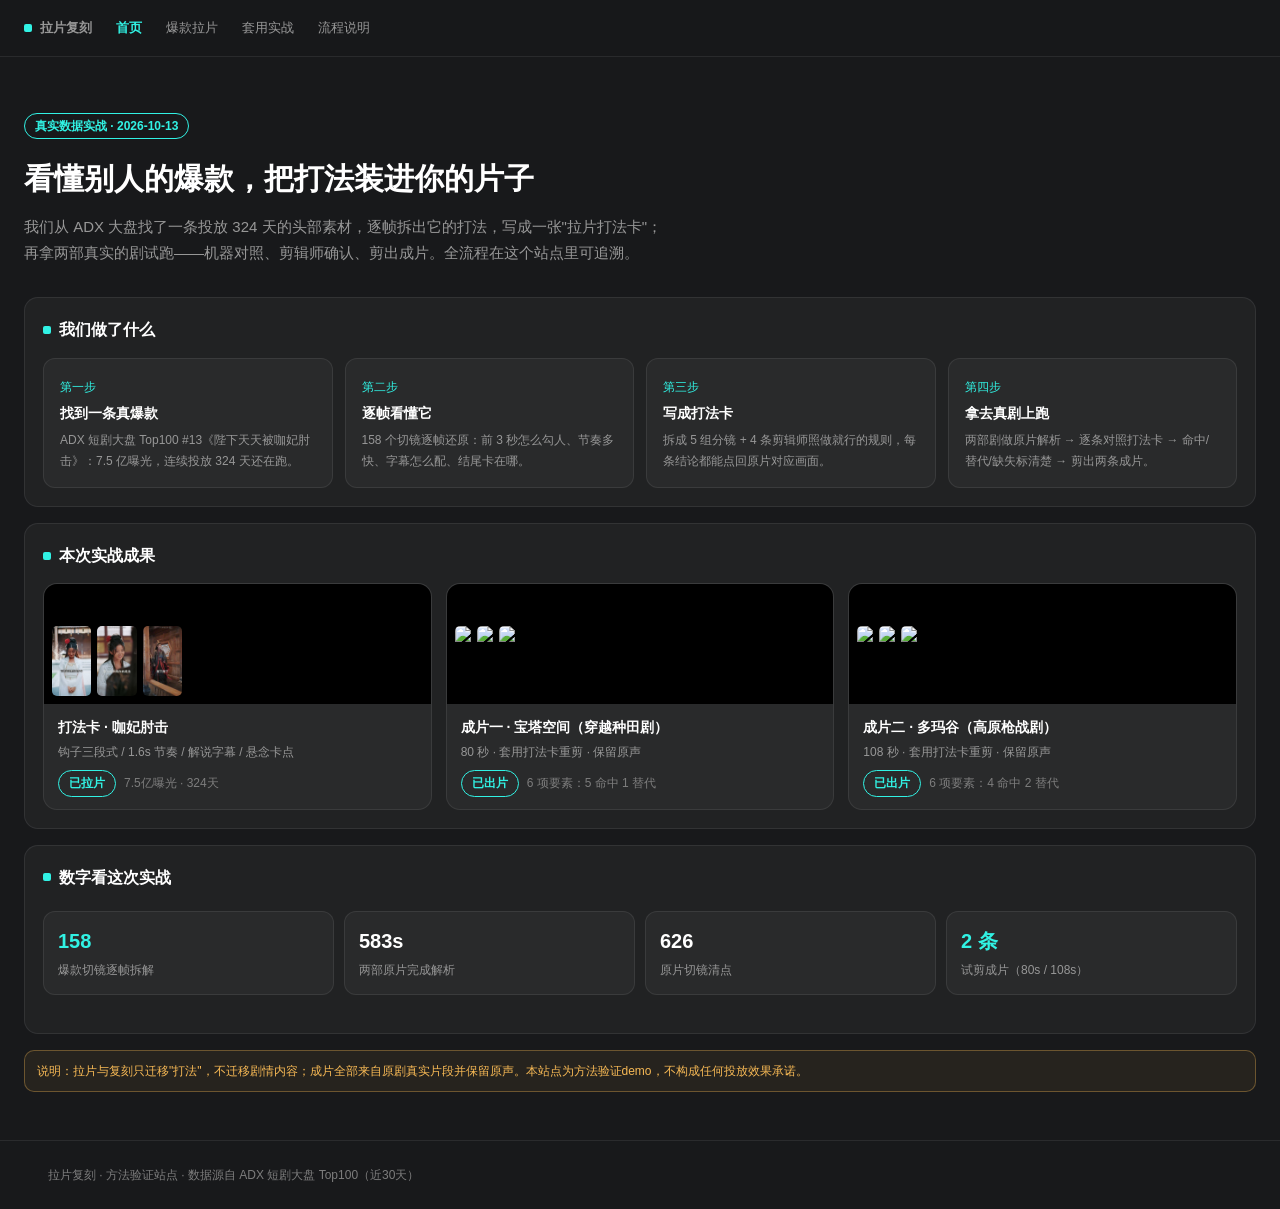
==== index.html @ c1e79a1b "拉片复刻方法验证站点：A13拉片 + 两剧对照 + skill管线成片" ====
<!DOCTYPE html>
<html lang="zh-CN">
<head>
<meta charset="utf-8">
<meta name="viewport" content="width=device-width,initial-scale=1">
<title>拉片复刻 · 看懂爆款，装进你的片子</title>
<link rel="stylesheet" href="assets/site.css">
<style>
  .flow{display:grid;grid-template-columns:repeat(4,1fr);gap:12px}
  .flow .f{background:var(--panel);border:1px solid var(--line);border-radius:12px;padding:16px}
  .flow .f .n{color:var(--acc);font-size:12px;font-family:ui-monospace,monospace}
  .flow .f b{display:block;margin:4px 0}
  .flow .f p{font-size:12px;color:var(--sub)}
  .case2{display:grid;grid-template-columns:repeat(3,1fr);gap:14px}
  .num{font-size:26px;font-weight:700;color:var(--acc)}
  @media(max-width:900px){.flow{grid-template-columns:1fr 1fr}.case2{grid-template-columns:1fr}}
</style>
</head>
<body>
<nav class="topnav"><div class="wrap">
  <a class="brand" href="index.html"><span class="dot"></span>拉片复刻</a>
  <a href="index.html" class="on">首页</a>
  <a href="case/a13.html">爆款拉片</a>
  <a href="remix.html">套用实战</a>
  <a href="pipeline.html">流程说明</a>
</div></nav>

<div class="wrap">
  <div class="hero">
    <span class="badge">真实数据实战 · 2026-10-13</span>
    <h1>看懂别人的爆款，把打法装进你的片子</h1>
    <p>我们从 ADX 大盘找了一条投放 324 天的头部素材，逐帧拆出它的打法，写成一张"拉片打法卡"；<br>再拿两部真实的剧试跑——机器对照、剪辑师确认、剪出成片。全流程在这个站点里可追溯。</p>
  </div>

  <div class="panel">
    <h2>我们做了什么</h2>
    <div class="flow">
      <div class="f"><span class="n">第一步</span><b>找到一条真爆款</b><p>ADX 短剧大盘 Top100 #13《陛下天天被咖妃肘击》：7.5 亿曝光，连续投放 324 天还在跑。</p></div>
      <div class="f"><span class="n">第二步</span><b>逐帧看懂它</b><p>158 个切镜逐帧还原：前 3 秒怎么勾人、节奏多快、字幕怎么配、结尾卡在哪。</p></div>
      <div class="f"><span class="n">第三步</span><b>写成打法卡</b><p>拆成 5 组分镜 + 4 条剪辑师照做就行的规则，每条结论都能点回原片对应画面。</p></div>
      <div class="f"><span class="n">第四步</span><b>拿去真剧上跑</b><p>两部剧做原片解析 → 逐条对照打法卡 → 命中/替代/缺失标清楚 → 剪出两条成片。</p></div>
    </div>
  </div>

  <div class="panel">
    <h2>本次实战成果</h2>
    <div class="case2">
      <a class="case" href="case/a13.html">
        <div class="cov"><img src="keyframes/k2.jpg"><img src="keyframes/k68.jpg"><img src="keyframes/k220.jpg"></div>
        <div class="bd">
          <div class="t">打法卡 · 咖妃肘击</div>
          <div class="m">钩子三段式 / 1.6s 节奏 / 解说字幕 / 悬念卡点</div>
          <div class="meta"><span class="badge">已拉片</span><span>7.5亿曝光 · 324天</span></div>
        </div>
      </a>
      <a class="case" href="remix.html#b1">
        <div class="cov"><img src="keyframes/b1/t01.jpg"><img src="keyframes/b1/t34.jpg"><img src="keyframes/b1/t75.jpg"></div>
        <div class="bd">
          <div class="t">成片一 · 宝塔空间（穿越种田剧）</div>
          <div class="m">80 秒 · 套用打法卡重剪 · 保留原声</div>
          <div class="meta"><span class="badge">已出片</span><span>6 项要素：5 命中 1 替代</span></div>
        </div>
      </a>
      <a class="case" href="remix.html#b2">
        <div class="cov"><img src="keyframes/b2/t02.jpg"><img src="keyframes/b2/t45.jpg"><img src="keyframes/b2/t95.jpg"></div>
        <div class="bd">
          <div class="t">成片二 · 多玛谷（高原枪战剧）</div>
          <div class="m">108 秒 · 套用打法卡重剪 · 保留原声</div>
          <div class="meta"><span class="badge">已出片</span><span>6 项要素：4 命中 2 替代</span></div>
        </div>
      </a>
    </div>
  </div>

  <div class="panel">
    <h2>数字看这次实战</h2>
    <div class="cards" style="grid-template-columns:repeat(4,1fr)">
      <div class="card hot"><b>158</b><span>爆款切镜逐帧拆解</span></div>
      <div class="card"><b>583s</b><span>两部原片完成解析</span></div>
      <div class="card"><b>626</b><span>原片切镜清点</span></div>
      <div class="card hot"><b>2 条</b><span>试剪成片（80s / 108s）</span></div>
    </div>
  </div>

  <div class="warnbox">说明：拉片与复刻只迁移"打法"，不迁移剧情内容；成片全部来自原剧真实片段并保留原声。本站点为方法验证demo，不构成任何投放效果承诺。</div>
</div>

<footer><div class="wrap">拉片复刻 · 方法验证站点 · 数据源自 ADX 短剧大盘 Top100（近30天）</div></footer>
</body>
</html>
---- assets/site.css ----
:root{--bg:#18191b;--panel:#ffffff0a;--line:#ffffff14;--txt:#fff;--sub:#979797;--mut:#7d7d7d;--acc:#31f2e4;--warn:#f7b955;--bad:#ff5b5b}
*{margin:0;padding:0;box-sizing:border-box}
body{background:var(--bg);color:var(--txt);font-family:"PingFang SC","Microsoft YaHei",sans-serif;font-size:14px;line-height:1.7}
a{color:var(--acc);text-decoration:none}
.wrap{max-width:1280px;margin:0 auto;padding:0 24px}
.topnav{position:sticky;top:0;z-index:50;background:#18191bee;backdrop-filter:blur(8px);border-bottom:1px solid var(--line)}
.topnav .wrap{display:flex;align-items:center;gap:24px;height:56px}
.brand{font-weight:600;font-size:15px;color:var(--txt);display:flex;align-items:center;gap:8px}
.brand .dot{width:8px;height:8px;background:var(--acc);border-radius:2px}
.topnav a{color:var(--sub);font-size:13px}
.topnav a.on{color:var(--acc);font-weight:600}
.topnav .sp{flex:1}
footer{border-top:1px solid var(--line);margin-top:48px;padding:24px;color:var(--mut);font-size:12px}
.badge{display:inline-block;font-size:12px;color:var(--acc);border:1px solid var(--acc);border-radius:99px;padding:2px 10px;font-weight:600}
.badge.gray{color:var(--sub);border-color:var(--sub)}
.cards{display:grid;grid-template-columns:repeat(6,1fr);gap:10px;margin:20px 0}
.card{background:var(--panel);border:1px solid var(--line);border-radius:12px;padding:12px 14px}
.card b{display:block;font-size:20px;font-weight:600}
.card span{font-size:12px;color:var(--sub)}
.card.hot b{color:var(--acc)}
.panel{background:var(--panel);border:1px solid var(--line);border-radius:14px;padding:18px;margin-bottom:16px}
h2{font-size:16px;margin-bottom:14px;display:flex;align-items:center;gap:8px}
h2::before{content:"";width:8px;height:8px;background:var(--acc);border-radius:2px;flex:none}
.warnbox{border:1px solid #f7b95555;background:#f7b95510;border-radius:10px;padding:10px 12px;font-size:12px;color:var(--warn);margin:14px 0}
.tabs{display:flex;gap:6px;margin-bottom:18px;flex-wrap:wrap}
.tab{padding:7px 16px;border-radius:8px;background:var(--panel);color:var(--sub);cursor:pointer;font-size:13px;border:1px solid transparent}
.tab.on{background:var(--acc);color:#18191b;font-weight:600}
.view{display:none}.view.on{display:block}
.tag{display:inline-block;font-size:12px;border-radius:4px;padding:1px 8px;margin-right:6px;border:1px solid}
.tag.hit{color:var(--acc);border-color:var(--acc)}
.tag.rep{color:var(--warn);border-color:var(--warn)}
.tag.miss{color:var(--bad);border-color:var(--bad)}
.hero{padding:56px 0 32px}
.hero h1{font-size:30px;font-weight:700;margin:14px 0 10px}
.hero p{color:var(--sub);max-width:720px;font-size:15px}
.pipe{display:grid;grid-template-columns:repeat(5,1fr);gap:10px;margin:26px 0}
.pipe .step{background:var(--panel);border:1px solid var(--line);border-radius:12px;padding:14px;position:relative}
.pipe .step b{display:block;font-size:14px;margin-bottom:4px}
.pipe .step .n{color:var(--acc);font-family:ui-monospace,monospace;font-size:12px}
.pipe .step p{font-size:12px;color:var(--sub)}
.pipe .step.proj{border-color:#31f2e455;background:#31f2e408}
.caselist{display:grid;grid-template-columns:repeat(3,1fr);gap:14px}
.case{border:1px solid var(--line);border-radius:14px;overflow:hidden;background:var(--panel);transition:border-color .15s;display:block;color:var(--txt)}
.case:hover{border-color:#31f2e480}
.case .cov{height:120px;background:#000 center/cover;display:flex;align-items:flex-end;padding:8px;gap:6px}
.case .cov img{height:70px;border-radius:5px}
.case .cov .ph{width:100%;text-align:center;color:var(--mut);font-size:13px;align-self:center}
.case .bd{padding:12px 14px}
.case .bd .t{font-weight:600;font-size:14px}
.case .bd .m{font-size:12px;color:var(--sub);margin-top:2px}
.case .bd .meta{margin-top:8px;display:flex;gap:8px;align-items:center;font-size:12px;color:var(--mut);flex-wrap:wrap}
@media(max-width:900px){.cards{grid-template-columns:repeat(3,1fr)}.pipe{grid-template-columns:1fr 1fr}.caselist{grid-template-columns:1fr}}
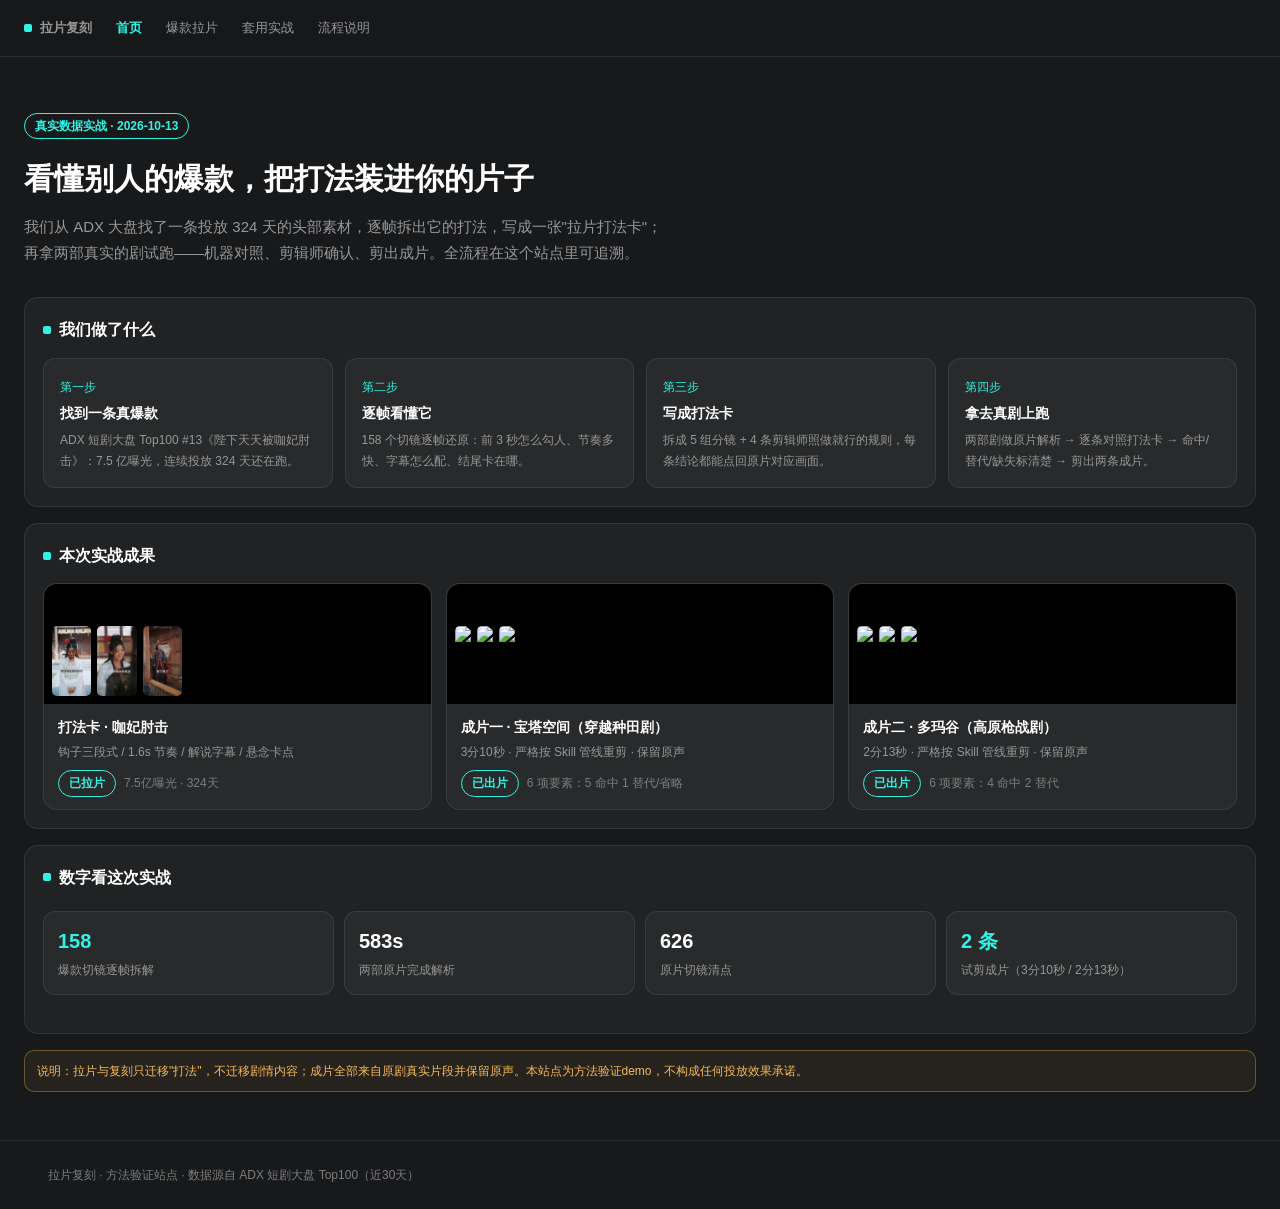
==== commit 4cff856d: "更新：基于 Gemini 3.8 Flash 标准流程与 Skill 原生规范重新剪辑的成片与文档" ====
--- a/index.html
+++ b/index.html
@@ -57,15 +57,15 @@
         <div class="cov"><img src="keyframes/b1/t01.jpg"><img src="keyframes/b1/t34.jpg"><img src="keyframes/b1/t75.jpg"></div>
         <div class="bd">
           <div class="t">成片一 · 宝塔空间（穿越种田剧）</div>
-          <div class="m">80 秒 · 套用打法卡重剪 · 保留原声</div>
-          <div class="meta"><span class="badge">已出片</span><span>6 项要素：5 命中 1 替代</span></div>
+          <div class="m">3分10秒 · 严格按 Skill 管线重剪 · 保留原声</div>
+          <div class="meta"><span class="badge">已出片</span><span>6 项要素：5 命中 1 替代/省略</span></div>
         </div>
       </a>
       <a class="case" href="remix.html#b2">
         <div class="cov"><img src="keyframes/b2/t02.jpg"><img src="keyframes/b2/t45.jpg"><img src="keyframes/b2/t95.jpg"></div>
         <div class="bd">
           <div class="t">成片二 · 多玛谷（高原枪战剧）</div>
-          <div class="m">108 秒 · 套用打法卡重剪 · 保留原声</div>
+          <div class="m">2分13秒 · 严格按 Skill 管线重剪 · 保留原声</div>
           <div class="meta"><span class="badge">已出片</span><span>6 项要素：4 命中 2 替代</span></div>
         </div>
       </a>
@@ -78,7 +78,7 @@
       <div class="card hot"><b>158</b><span>爆款切镜逐帧拆解</span></div>
       <div class="card"><b>583s</b><span>两部原片完成解析</span></div>
       <div class="card"><b>626</b><span>原片切镜清点</span></div>
-      <div class="card hot"><b>2 条</b><span>试剪成片（80s / 108s）</span></div>
+      <div class="card hot"><b>2 条</b><span>试剪成片（3分10秒 / 2分13秒）</span></div>
     </div>
   </div>
 
